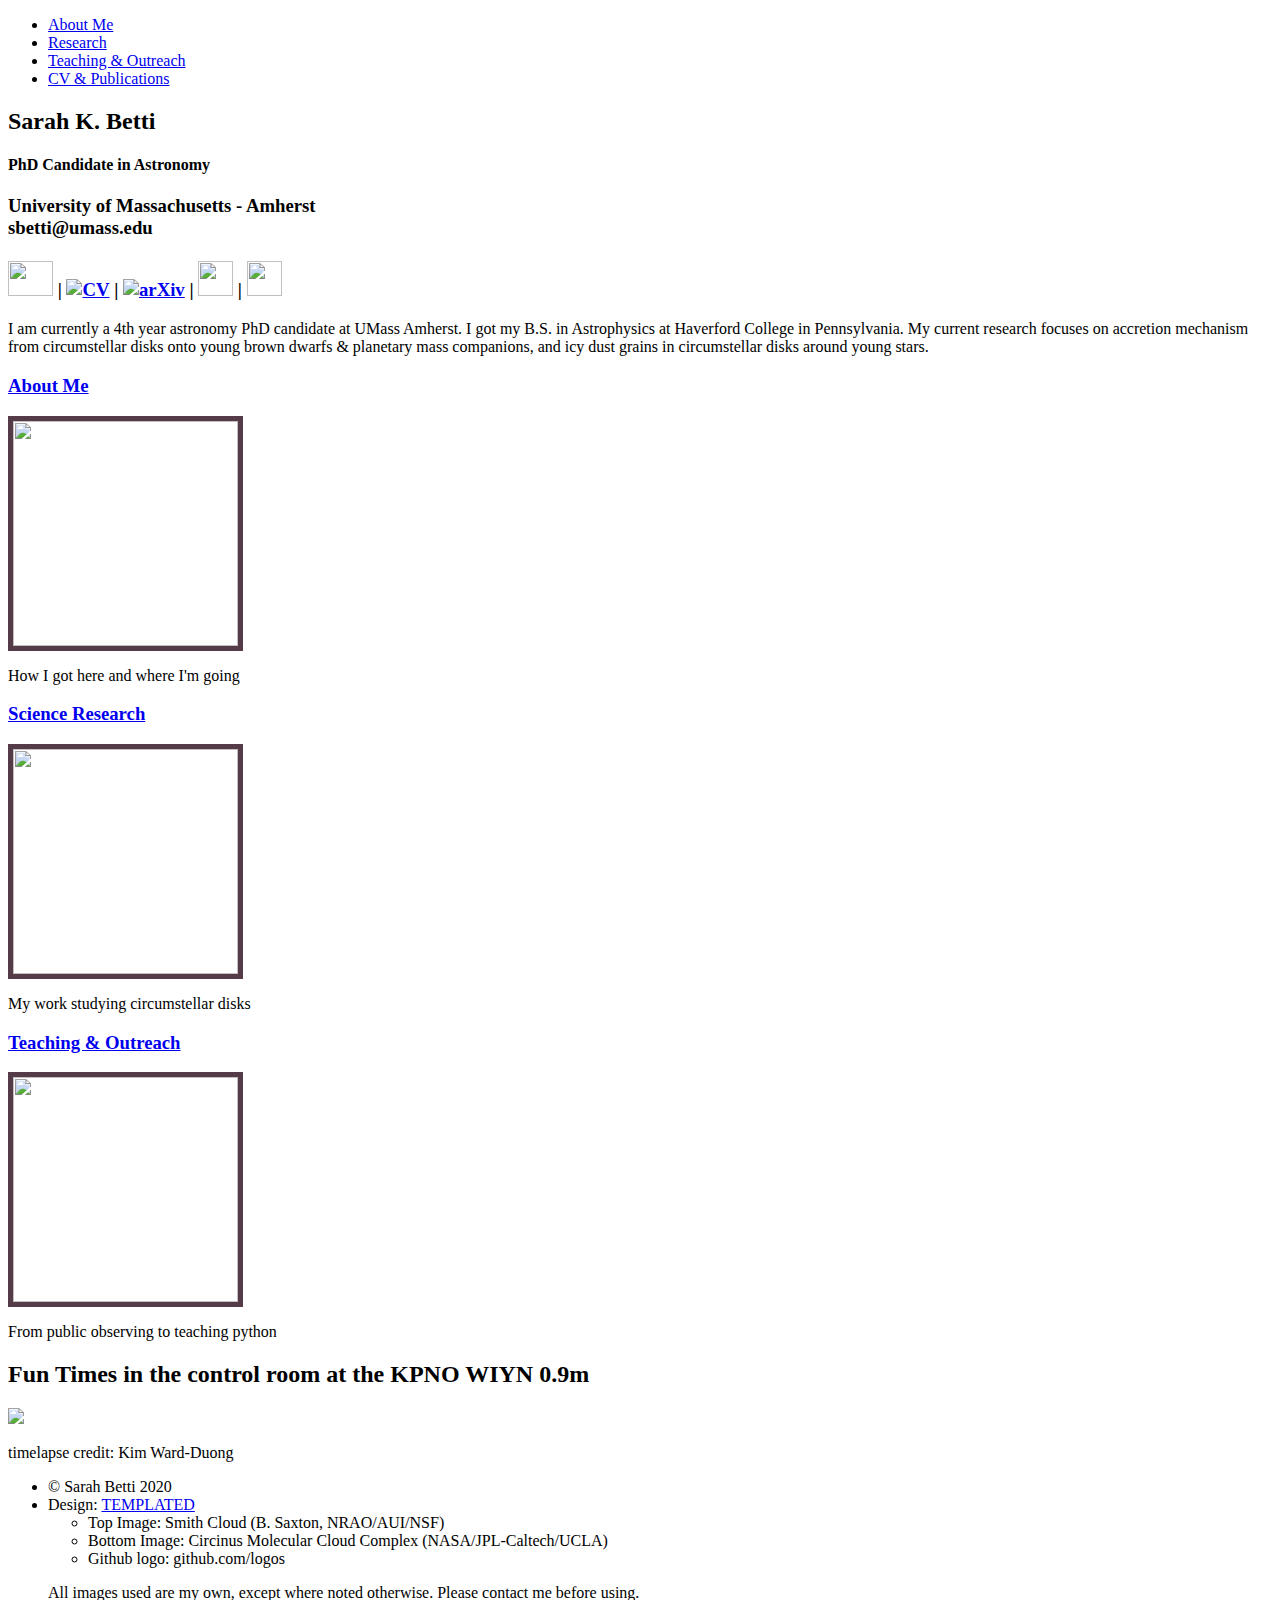
==== index.html @ df352bf4 "Add files via upload" ====
<!DOCTYPE html>
<!--
	Interphase by TEMPLATED
	templated.co @templatedco
	Released for free under the Creative Commons Attribution 3.0 license (templated.co/license)
-->
<html lang="en">
	<head>
		<meta charset="UTF-8">
		<title>Sarah BETTI</title>
        <link rel="shortcut icon" href="images/cactus.ico">
		<meta http-equiv="content-type" content="text/html; charset=utf-8" />
		<meta name="description" content="" />
		<meta name="keywords" content="" />
		<!--[if lte IE 8]><script src="css/ie/html5shiv.js"></script><![endif]-->
		<script src="js/jquery.min.js"></script>
		<script src="js/skel.min.js"></script>
		<script src="js/skel-layers.min.js"></script>
		<script src="js/init.js"></script>
		<noscript>
			<link rel="stylesheet" href="css/skel.css" />
			<link rel="stylesheet" href="css/style.css" />
			<link rel="stylesheet" href="css/style-xlarge.css" />
		</noscript>
		<!--[if lte IE 8]><link rel="stylesheet" href="css/ie/v8.css" /><![endif]-->
	</head>
	<body class="landing">

		<!-- Header -->
			<header id="header">
				<nav id="nav">
					<ul>
						<!-- <li><a href="index.html">Home</a></li> -->
						<li><a href="aboutme.html">About Me</a></li>
						<li><a href="research.html">Research</a></li>
                        <li><a href="teaching.html">Teaching & Outreach</a></li>
                        <li><a href="publications.html">CV & Publications</a></li>
					</ul>
				</nav>
			</header>

		<!-- Banner -->
			<section id="banner">
                <div class="inner">
						<header>
							<h2><b>Sarah K. Betti</b></h2>
						</header>
                
                <h4>
                    PhD Candidate in Astronomy
                </h4>
                <h3>
                    University of Massachusetts - Amherst        
                    <br>
                    sbetti@umass.edu <br/>
                    <br>
                    <a href="mailto:sbetti@umass.edu"><img src="images/email.png", style="width:45px;height:35px;"/></a> | 
                    <a href="CV.pdf"	download target="_blank"><img src="images/cv.png" alt="CV" , style="width:30px;height:35px;"/></a> |
                    <a href="https://arxiv.org/search/?query=Betti%2C+Sarah&searchtype=author&abstracts=show&order=-announced_date_first&size=50" target="_blank"><img src="images/X.png" alt="arXiv", style="width:30px;height:35px;" /></a> | 
                    
                    <a href="https://ui.adsabs.harvard.edu/search/filter_aff_facet_hier_fq_aff=OR&filter_aff_facet_hier_fq_aff=aff_facet_hier%3A%220%2FUMass%22&filter_aff_facet_hier_fq_aff=aff_facet_hier%3A%220%2FHaverford%20Coll%22&fq=%7B!type%3Daqp%20v%3D%24fq_aff%7D&fq_aff=(aff_facet_hier%3A%220%2FUMass%22%20OR%20aff_facet_hier%3A%220%2FHaverford%20Coll%22)&q=%20author%3A%22Betti%2C%20Sarah%20K%22&sort=date%20desc%2C%20bibcode%20desc" target="_blank"><img src="images/papers_logo.jpeg" style="width:35px;height:35px;"/></a> |
                
                    
                    <a href="https://github.com/sbetti22" target="_blank"><img src="images/GitHub-Mark-120px-plus.png", style="width:35px;height:35px;"/></a>
                    
                    
                    
				</h3>
                

                </div>
			</section>

		<!-- One -->
			<section id="one" class="wrapper style1 align-center">
				<div class="container">
					<header>
						<p>I am currently a 4th year astronomy PhD candidate at UMass Amherst.  I got my B.S. in Astrophysics at Haverford College in Pennsylvania.  My current research focuses on accretion mechanism from circumstellar disks onto young brown dwarfs &amp planetary mass companions, and icy dust grains in circumstellar disks around young stars.</p>
					</header>
					<div class="row 200%">
						<section class="4u 12u$(small)">
                            <h3><a href="aboutme.html">About Me</a></h3>
                            <a href="aboutme.html"><img style='border:5px solid #553B48; width:225px; height:225px;' src="images/atKPO.jpg"/></a>
							<p>How I got here and where I'm going </p>
						</section>
						<section class="4u 12u$(small)">
							<h3><a href="research.html">Science Research</a></h3>
                            <a href="research.html"><img style='border:5px solid #553B48; width:225px; height:225px;'src="images/circumstellar_disk.png", style="width:225px;height:225px;"/></a>
							<p>My work studying circumstellar disks</p>
						</section>
						<section class="4u$ 12u$(small)">
                            <h3><a href="outreach.html">Teaching & Outreach</a></h3>
                            <a href="teaching.html"><img style='border:5px solid #553B48; width:225px; height:225px;'src="images/Observatory001.jpeg", style="width:225px;height:225px;"/></a>
							<p>From public observing to teaching python</p>
						</section>
					</div>
				</div>
			</section>

        <!-- Two -->
			<section id="two" class="wrapper style2 align-center">
				<div class="container">
		
						<h2 style='color:black;'>Fun Times in the control room at the KPNO WIYN 0.9m</h2>

                    <img src="images/Observing_WIYN09.gif" >
                    <p>timelapse credit: Kim Ward-Duong
                </div>
			</section> 

		<!-- Footer -->
			<footer id="footer">
				<div class="container">

					<ul class="copyright">
						<li>&copy; Sarah Betti 2020</li>
						<li>Design: <a href="http://templated.co">TEMPLATED</a></li>
                            <ul>
                                <li>Top Image: Smith Cloud (B. Saxton, NRAO/AUI/NSF)</li>
                                <li>Bottom Image: Circinus Molecular Cloud Complex (NASA/JPL-Caltech/UCLA)</li>
                                <li>Github logo: github.com/logos</li>
                            </ul>
                    <p>All images used are my own, except where noted otherwise. Please contact me before using.</p>
					</ul>

				</div>
			</footer> 

	</body>
</html>
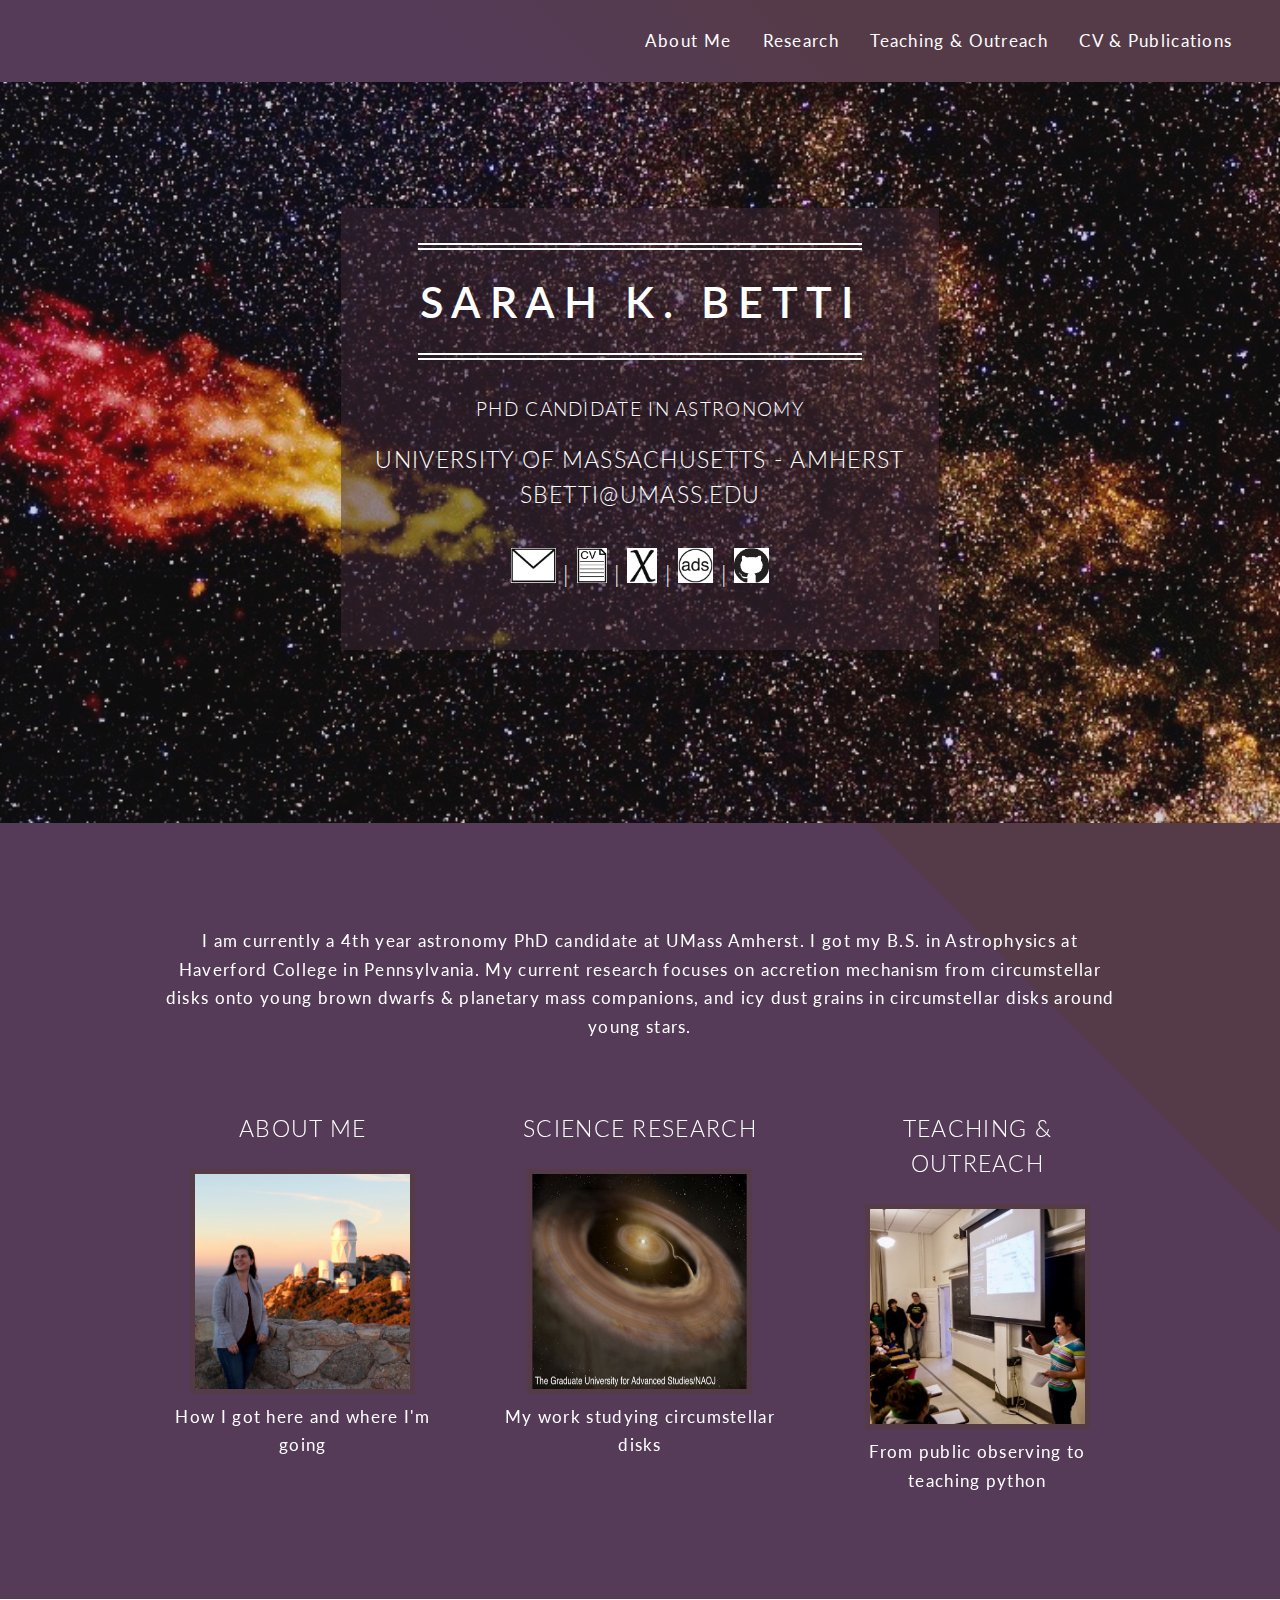
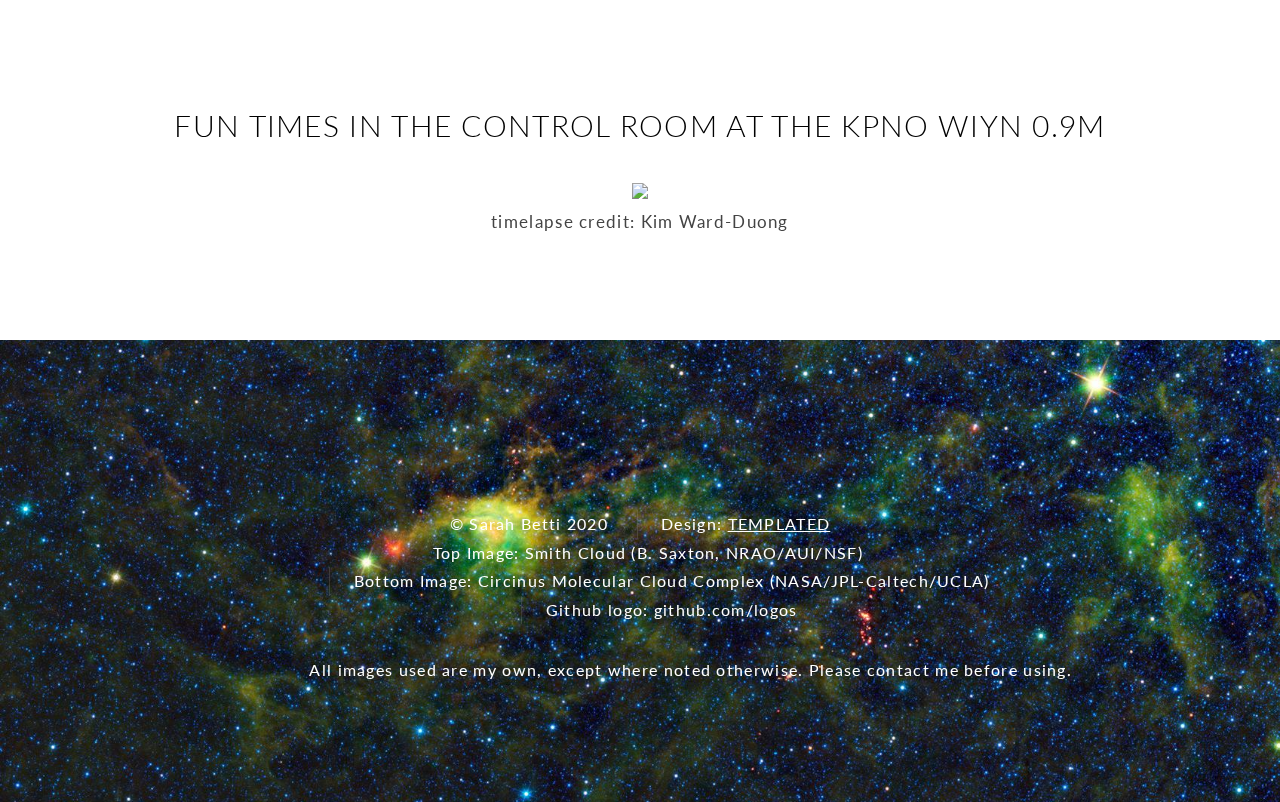
==== commit b1d3bacc: "Update index.html" ====
--- a/index.html
+++ b/index.html
@@ -103,7 +103,7 @@
 		
 						<h2 style='color:black;'>Fun Times in the control room at the KPNO WIYN 0.9m</h2>
 
-                    <img src="images/Observing_WIYN09.gif" >
+                    <img src="images/Observing_WIYN09_sm.gif" >
                     <p>timelapse credit: Kim Ward-Duong
                 </div>
 			</section> 
@@ -127,4 +127,4 @@
 			</footer> 
 
 	</body>
-</html>+</html>
--- a/css/skel.css
+++ b/css/skel.css
@@ -0,0 +1,254 @@
+/* Resets (http://meyerweb.com/eric/tools/css/reset/ | v2.0 | 20110126 | License: none (public domain)) */
+
+	html,body,div,span,applet,object,iframe,h1,h2,h3,h4,h5,h6,p,blockquote,pre,a,abbr,acronym,address,big,cite,code,del,dfn,em,img,ins,kbd,q,s,samp,small,strike,strong,sub,sup,tt,var,b,u,i,center,dl,dt,dd,ol,ul,li,fieldset,form,label,legend,table,caption,tbody,tfoot,thead,tr,th,td,article,aside,canvas,details,embed,figure,figcaption,footer,header,hgroup,menu,nav,output,ruby,section,summary,time,mark,audio,video{margin:0;padding:0;border:0;font-size:100%;font:inherit;vertical-align:baseline;}article,aside,details,figcaption,figure,footer,header,hgroup,menu,nav,section{display:block;}body{line-height:1;}ol,ul{list-style:none;}blockquote,q{quotes:none;}blockquote:before,blockquote:after,q:before,q:after{content:'';content:none;}table{border-collapse:collapse;border-spacing:0;}body{-webkit-text-size-adjust:none}
+
+/* Box Model */
+
+	*, *:before, *:after {
+		-moz-box-sizing: border-box;
+		-webkit-box-sizing: border-box;
+		box-sizing: border-box;
+	}
+
+/* Container */
+
+	body {
+		/* min-width: (containers) */
+		min-width: 1200px;
+	}
+
+	.container {
+		margin-left: auto;
+		margin-right: auto;
+
+		/* width: (containers) */
+		width: 1200px;
+	}
+
+	/* Modifiers */
+
+		/* 125% */
+			.container.\31 25\25 {
+				width: 100%;
+
+				/* max-width: (containers * 1.25) */
+				max-width: 1500px;
+
+				/* min-width: (containers) */
+				min-width: 1200px;
+			}
+
+		/* 75% */
+			.container.\37 5\25 {
+
+				/* width: (containers * 0.75) */
+				width: 900px;
+
+			}
+
+		/* 50% */
+			.container.\35 0\25 {
+
+				/* width: (containers * 0.50) */
+				width: 600px;
+
+			}
+
+		/* 25% */
+			.container.\32 5\25 {
+
+				/* width: (containers * 0.25) */
+				width: 300px;
+
+			}
+
+/* Grid */
+
+	.row {
+		border-bottom: solid 1px transparent;
+	}
+
+	.row > * {
+		float: left;
+	}
+
+	.row:after, .row:before {
+		content: '';
+		display: block;
+		clear: both;
+		height: 0;
+	}
+
+	.row.uniform > * > :first-child {
+		margin-top: 0;
+	}
+
+	.row.uniform > * > :last-child {
+		margin-bottom: 0;
+	}
+
+	/* Gutters */
+
+		/* Normal */
+
+			.row > * {
+				/* padding: (gutters.horizontal) 0 0 (gutters.vertical) */
+				padding: 0 0 0 2em;
+			}
+
+			.row {
+				/* margin: -(gutters.horizontal) 0 0 -(gutters.vertical) */
+				margin: 0 0 0 -2em;
+			}
+
+			.row.uniform > * {
+				/* padding: (gutters.vertical) 0 0 (gutters.vertical) */
+				padding: 2em 0 0 2em;
+			}
+
+			.row.uniform {
+				/* margin: -(gutters.vertical) 0 0 -(gutters.vertical) */
+				margin: -2em 0 0 -2em;
+			}
+
+		/* 200% */
+
+			.row.\32 00\25 > * {
+				/* padding: (gutters.horizontal) 0 0 (gutters.vertical) */
+				padding: 0 0 0 4em;
+			}
+
+			.row.\32 00\25 {
+				/* margin: -(gutters.horizontal) 0 0 -(gutters.vertical) */
+				margin: 0 0 0 -4em;
+			}
+
+			.row.uniform.\32 00\25 > * {
+				/* padding: (gutters.vertical) 0 0 (gutters.vertical) */
+				padding: 4em 0 0 4em;
+			}
+
+			.row.uniform.\32 00\25 {
+				/* margin: -(gutters.vertical) 0 0 -(gutters.vertical) */
+				margin: -4em 0 0 -4em;
+			}
+
+		/* 150% */
+
+			.row.\31 50\25 > * {
+				/* padding: (gutters.horizontal) 0 0 (gutters.vertical) */
+				padding: 0 0 0 1.5em;
+			}
+
+			.row.\31 50\25 {
+				/* margin: -(gutters.horizontal) 0 0 -(gutters.vertical) */
+				margin: 0 0 0 -1.5em;
+			}
+
+			.row.uniform.\31 50\25 > * {
+				/* padding: (gutters.vertical) 0 0 (gutters.vertical) */
+				padding: 1.5em 0 0 1.5em;
+			}
+
+			.row.uniform.\31 50\25 {
+				/* margin: -(gutters.vertical) 0 0 -(gutters.vertical) */
+				margin: -1.5em 0 0 -1.5em;
+			}
+
+		/* 50% */
+
+			.row.\35 0\25 > * {
+				/* padding: (gutters.horizontal) 0 0 (gutters.vertical) */
+				padding: 0 0 0 1em;
+			}
+
+			.row.\35 0\25 {
+				/* margin: -(gutters.horizontal) 0 0 -(gutters.vertical) */
+				margin: 0 0 0 -1em;
+			}
+
+			.row.uniform.\35 0\25 > * {
+				/* padding: (gutters.vertical) 0 0 (gutters.vertical) */
+				padding: 1em 0 0 1em;
+			}
+
+			.row.uniform.\35 0\25 {
+				/* margin: -(gutters.vertical) 0 0 -(gutters.vertical) */
+				margin: -1em 0 0 -1em;
+			}
+
+		/* 25% */
+
+			.row.\32 5\25 > * {
+				/* padding: (gutters.horizontal) 0 0 (gutters.vertical) */
+				padding: 0 0 0 0.5em;
+			}
+
+			.row.\32 5\25 {
+				/* margin: -(gutters.horizontal) 0 0 -(gutters.vertical) */
+				margin: 0 0 0 -0.5em;
+			}
+
+			.row.uniform.\32 5\25 > * {
+				/* padding: (gutters.vertical) 0 0 (gutters.vertical) */
+				padding: 0.5em 0 0 0.5em;
+			}
+
+			.row.uniform.\32 5\25 {
+				/* margin: -(gutters.vertical) 0 0 -(gutters.vertical) */
+				margin: -0.5em 0 0 -0.5em;
+			}
+
+		/* 0% */
+
+			.row.\30 \25 > * {
+				/* padding: (gutters.horizontal) 0 0 (gutters.vertical) */
+				padding: 0;
+			}
+
+			.row.\30 \25 {
+				/* margin: -(gutters.horizontal) 0 0 -(gutters.vertical) */
+				margin: 0;
+			}
+
+	/* Cells */
+
+		.\31 2u, .\31 2u\24, .\31 2u\28 1\29, .\31 2u\24\28 1\29 { width: 100%; clear: none; }
+		.\31 1u, .\31 1u\24, .\31 1u\28 1\29, .\31 1u\24\28 1\29 { width: 91.6666666667%; clear: none; }
+		.\31 0u, .\31 0u\24, .\31 0u\28 1\29, .\31 0u\24\28 1\29 { width: 83.3333333333%; clear: none; }
+		.\39 u, .\39 u\24, .\39 u\28 1\29, .\39 u\24\28 1\29 { width: 75%; clear: none; }
+		.\38 u, .\38 u\24, .\38 u\28 1\29, .\38 u\24\28 1\29 { width: 66.6666666667%; clear: none; }
+		.\37 u, .\37 u\24, .\37 u\28 1\29, .\37 u\24\28 1\29 { width: 58.3333333333%; clear: none; }
+		.\36 u, .\36 u\24, .\36 u\28 1\29, .\36 u\24\28 1\29 { width: 50%; clear: none; }
+		.\35 u, .\35 u\24, .\35 u\28 1\29, .\35 u\24\28 1\29 { width: 41.6666666667%; clear: none; }
+		.\34 u, .\34 u\24, .\34 u\28 1\29, .\34 u\24\28 1\29 { width: 33.3333333333%; clear: none; }
+		.\33 u, .\33 u\24, .\33 u\28 1\29, .\33 u\24\28 1\29 { width: 25%; clear: none; }
+		.\32 u, .\32 u\24, .\32 u\28 1\29, .\32 u\24\28 1\29 { width: 16.6666666667%; clear: none; }
+		.\31 u, .\31 u\24, .\31 u\28 1\29, .\31 u\24\28 1\29 { width: 8.3333333333%; clear: none; }
+
+		.\31 2u\24 + *, .\31 2u\24\28 1\29 + *,
+		.\31 1u\24 + *, .\31 1u\24\28 1\29 + *,
+		.\31 0u\24 + *, .\31 0u\24\28 1\29 + *,
+		.\39 u\24 + *, .\39 u\24\28 1\29 + *,
+		.\38 u\24 + *, .\38 u\24\28 1\29 + *,
+		.\37 u\24 + *, .\37 u\24\28 1\29 + *,
+		.\36 u\24 + *, .\36 u\24\28 1\29 + *,
+		.\35 u\24 + *, .\35 u\24\28 1\29 + *,
+		.\34 u\24 + *, .\34 u\24\28 1\29 + *,
+		.\33 u\24 + *, .\33 u\24\28 1\29 + *,
+		.\32 u\24 + *, .\32 u\24\28 1\29 + *,
+		.\31 u\24  + *,  .\31 u\24\28 1\29 + * {
+			clear: left;
+		}
+
+		.\-11u { margin-left: 91.6666666667% }
+		.\-10u { margin-left: 83.3333333333% }
+		.\-9u { margin-left: 75% }
+		.\-8u { margin-left: 66.6666666667% }
+		.\-7u { margin-left: 58.3333333333% }
+		.\-6u { margin-left: 50% }
+		.\-5u { margin-left: 41.6666666667% }
+		.\-4u { margin-left: 33.3333333333% }
+		.\-3u { margin-left: 25% }
+		.\-2u { margin-left: 16.6666666667% }
+		.\-1u { margin-left: 8.3333333333% }--- a/css/style.css
+++ b/css/style.css
@@ -0,0 +1,1177 @@
+@charset "UTF-8";
+@import url(font-awesome.min.css);
+@import url("http://fonts.googleapis.com/css?family=Lato:300,400");
+
+/*
+	Interphase by TEMPLATED
+	templated.co @templatedco
+	Released for free under the Creative Commons Attribution 3.0 license (templated.co/license)
+*/
+
+/* Basic */
+
+	body {
+		background: #fff;
+	}
+
+	body, input, select, textarea {
+		color: #444;
+		font-family: 'Lato', sans-serif; 
+		font-size: 15pt;
+		font-weight: 400;
+		letter-spacing: 0.075em;
+		line-height: 1.65em;
+	}
+
+	a {
+		color: #4dac71;
+		text-decoration: underline;
+	}
+
+		a:hover {
+			text-decoration: none;
+		}
+
+	strong, b {
+		color: #FDFEFE;
+		font-weight: 600;
+	}
+
+    strong, b_b {
+        color: #b366ff;
+		font-weight: 1000;
+	}
+
+	em, i {
+		font-style: italic;
+	}
+
+	p {
+		margin: 0 0 2em 0;
+	}
+
+	h1, h2, h3, h4, h5, h6 {
+        color: inherit;
+		font-weight: 300;
+		line-height: 1.75em;
+		margin-bottom: 1em;
+		text-transform: uppercase;  
+	}
+
+		h1 a, h2 a, h3 a, h4 a, h5 a, h6 a {
+			color: inherit;
+			text-decoration: none;
+			border: 0;
+		}
+
+	h2 {
+		font-size: 1.75em;
+		line-height: 1.5em;
+	}
+
+	h3 {
+		font-size: 1.35em;
+		line-height: 1.5em;
+	}
+
+	h4 {
+		font-size: 1.1em;
+		line-height: 1.5em;
+	}
+
+	h5 {
+		font-size: 0.9em;
+		line-height: 1.5em;
+	}
+
+	h6 {
+		font-size: 0.7em;
+		line-height: 1.5em;
+	}
+
+	sub {
+		font-size: 0.8em;
+		position: relative;
+		top: 0.5em;
+	}
+
+	sup {
+		font-size: 0.8em;
+		position: relative;
+		top: -0.5em;
+	}
+
+	hr {
+		border: 0;
+		border-bottom: medium 1px rgba(144, 144, 144, 0.25);
+		margin: 2em 0;
+	}
+
+		hr.major {
+			margin: 3em 0;
+		}
+
+	blockquote {
+		border-left: solid 4px rgba(144, 144, 144, 0.25);
+		font-style: italic;
+		margin: 0 0 2em 0;
+		padding: 0.5em 0 0.5em 2em;
+	}
+
+	code {
+		background: rgba(144, 144, 144, 0.075);
+		border-radius: 4px;
+		border: solid 1px rgba(144, 144, 144, 0.25);
+		font-family: "Courier New", monospace;
+		font-size: 0.9em;
+		margin: 0 0.25em;
+		padding: 0.25em 0.65em;
+	}
+
+	pre {
+		-webkit-overflow-scrolling: touch;
+		font-family: "Courier New", monospace;
+		font-size: 0.9em;
+		margin: 0 0 2em 0;
+	}
+
+		pre code {
+			display: block;
+			line-height: 1.75em;
+			padding: 1em 1.5em;
+			overflow-x: auto;
+		}
+
+	.align-left {
+		text-align: left;
+	}
+
+	.align-center {
+		text-align: center;
+	}
+
+	.align-right {
+		text-align: right;
+	}
+
+
+
+/* Section/Article */
+
+	section.special, article.special {
+		text-align: center;
+	}
+
+	header p {
+		position: relative;
+		margin: 0 0 1.5em 0;
+	}
+
+	header h2 + p {
+		font-size: 1.25em;
+		margin-top: -1em;
+		line-height: 1.5em;
+	}
+
+	header h3 + p {
+		font-size: 1.1em;
+		margin-top: -0.8em;
+		line-height: 1.5em;
+	}
+
+	header h4 + p,
+	header h5 + p,
+	header h6 + p {
+		font-size: 0.9em;
+		margin-top: -0.6em;
+		line-height: 1.5em;
+	}
+
+	header.major {
+		text-align: center;
+		margin-bottom: 3em;
+	}
+
+		header.major h2 {
+			font-size: 3em;
+		}
+
+		header.major p {
+			border-top: medium double rgba(144, 144, 144, 0.25);
+			display: inline-block;
+			padding: 2em 2em 0 2em;
+		}
+		
+        header.major psb {
+			display: block;
+			padding: -25em 2em 0 2em;
+		}
+
+/* Form */
+
+	form {
+		margin: 0 0 2em 0;
+	}
+
+	label {
+		color: #666;
+		display: block;
+		font-size: 0.9em;
+		font-weight: 400;
+		margin: 0 0 1em 0;
+	}
+
+	input[type="text"],
+	input[type="password"],
+	input[type="email"],
+	select,
+	textarea {
+		-moz-appearance: none;
+		-webkit-appearance: none;
+		-o-appearance: none;
+		-ms-appearance: none;
+		appearance: none;
+		background: rgba(144, 144, 144, 0.075);
+		border-radius: 4px;
+		border: none;
+		border: solid 1px rgba(144, 144, 144, 0.25);
+		color: inherit;
+		display: block;
+		outline: 0;
+		padding: 0 1em;
+		text-decoration: none;
+		width: 100%;
+	}
+
+		input[type="text"]:invalid,
+		input[type="password"]:invalid,
+		input[type="email"]:invalid,
+		select:invalid,
+		textarea:invalid {
+			box-shadow: none;
+		}
+
+		input[type="text"]:focus,
+		input[type="password"]:focus,
+		input[type="email"]:focus,
+		select:focus,
+		textarea:focus {
+			border-color: #4dac71;
+			box-shadow: 0 0 0 1px #4dac71;
+		}
+
+	.select-wrapper {
+		text-decoration: none;
+		display: block;
+		position: relative;
+	}
+
+		.select-wrapper:before {
+			content: "";
+			-moz-osx-font-smoothing: grayscale;
+			-webkit-font-smoothing: antialiased;
+			font-family: FontAwesome;
+			font-style: normal;
+			font-weight: normal;
+			text-transform: none !important;
+		}
+
+		.select-wrapper:before {
+			color: rgba(144, 144, 144, 0.25);
+			display: block;
+			height: 2.75em;
+			line-height: 2.75em;
+			pointer-events: none;
+			position: absolute;
+			right: 0;
+			text-align: center;
+			top: 0;
+			width: 2.75em;
+		}
+
+		.select-wrapper select::-ms-expand {
+			display: none;
+		}
+
+	input[type="text"],
+	input[type="password"],
+	input[type="email"],
+	select {
+		height: 2.75em;
+	}
+
+	textarea {
+		padding: 0.75em 1em;
+	}
+
+	input[type="checkbox"],
+	input[type="radio"] {
+		-moz-appearance: none;
+		-webkit-appearance: none;
+		-o-appearance: none;
+		-ms-appearance: none;
+		appearance: none;
+		display: block;
+		float: left;
+		margin-right: -2em;
+		opacity: 0;
+		width: 1em;
+		z-index: -1;
+	}
+
+		input[type="checkbox"] + label,
+		input[type="radio"] + label {
+			text-decoration: none;
+			color: #444;
+			cursor: pointer;
+			display: inline-block;
+			font-size: 1em;
+			font-weight: 300;
+			padding-left: 2.4em;
+			padding-right: 0.75em;
+			position: relative;
+		}
+
+			input[type="checkbox"] + label:before,
+			input[type="radio"] + label:before {
+				-moz-osx-font-smoothing: grayscale;
+				-webkit-font-smoothing: antialiased;
+				font-family: FontAwesome;
+				font-style: normal;
+				font-weight: normal;
+				text-transform: none !important;
+			}
+
+			input[type="checkbox"] + label:before,
+			input[type="radio"] + label:before {
+				background: rgba(144, 144, 144, 0.075);
+				border-radius: 4px;
+				border: solid 1px rgba(144, 144, 144, 0.25);
+				content: '';
+				display: inline-block;
+				height: 1.65em;
+				left: 0;
+				line-height: 1.58125em;
+				position: absolute;
+				text-align: center;
+				top: 0;
+				width: 1.65em;
+			}
+
+		input[type="checkbox"]:checked + label:before,
+		input[type="radio"]:checked + label:before {
+			background: #3ba666;
+			border-color: #3ba666;
+			color: #ffffff;
+			content: '\f00c';
+		}
+
+		input[type="checkbox"]:focus + label:before,
+		input[type="radio"]:focus + label:before {
+			border-color: #4dac71;
+			box-shadow: 0 0 0 1px #4dac71;
+		}
+
+	input[type="checkbox"] + label:before {
+		border-radius: 4px;
+	}
+
+	input[type="radio"] + label:before {
+		border-radius: 100%;
+	}
+
+	::-webkit-input-placeholder {
+		color: #888 !important;
+		opacity: 1.0;
+	}
+
+	:-moz-placeholder {
+		color: #888 !important;
+		opacity: 1.0;
+	}
+
+	::-moz-placeholder {
+		color: #888 !important;
+		opacity: 1.0;
+	}
+
+	:-ms-input-placeholder {
+		color: #888 !important;
+		opacity: 1.0;
+	}
+
+	.formerize-placeholder {
+		color: #888 !important;
+		opacity: 1.0;
+	}
+
+/* Box */
+
+	.box {
+		border-radius: 4px;
+		border: solid 1px rgba(144, 144, 144, 0.25);
+		margin-bottom: 2em;
+		padding: 1.5em;
+	}
+
+		.box > :last-child,
+		.box > :last-child > :last-child,
+		.box > :last-child > :last-child > :last-child {
+			margin-bottom: 0;
+		}
+
+		.box.alt {
+			border: 0;
+			border-radius: 0;
+			padding: 0;
+		}
+
+/* Icon */
+
+	.icon {
+		text-decoration: none;
+		border-bottom: none;
+		position: relative;
+	}
+
+		.icon:before {
+			-moz-osx-font-smoothing: grayscale;
+			-webkit-font-smoothing: antialiased;
+			font-family: FontAwesome;
+			font-style: normal;
+			font-weight: normal;
+			text-transform: none !important;
+		}
+
+		.icon > .label {
+			display: none;
+		}
+
+		.icon.rounded {
+			border-radius: 100%;
+			border: 1px solid #4dac71;
+			display: inline-block;
+			height: 2em;
+			line-height: 2em;
+			text-align: center;
+			width: 2em;
+		}
+
+			.icon.rounded.big {
+				font-size: 3.5em;
+			}
+
+/* Image */
+
+	.image {
+		border-radius: 4px;
+		border: 0;
+		display: inline-block;
+		position: relative;
+	}
+
+		.image img {
+			border-radius: 4px;
+			display: block;
+		}
+
+		.image.left {
+			float: left;
+			padding: 0 1.5em 1em 0;
+			top: 0.25em;
+		}
+
+		.image.right {
+			float: right;
+			padding: 0 0 1em 1.5em;
+			top: 0.25em;
+		}
+
+		.image.left, .image.right {
+			max-width: 40%;
+		}
+
+			.image.left img, .image.right img {
+				width: 100%;
+			}
+
+		.image.fit {
+			display: block;
+			margin: 0 0 2em 0;
+			width: 100%;
+		}
+
+			.image.fit img {
+				width: 100%;
+			}
+
+/* List */
+
+	ol {
+		list-style: decimal;
+		margin: 0 0 2em 0;
+		padding-left: 1.25em;
+	}
+
+		ol li {
+			padding-left: 0.25em;
+		}
+
+	ul {
+		list-style: disc;
+		margin: 0 0 2em 0;
+		padding-left: 1em;
+	}
+
+		ul li {
+			padding-left: 0.5em;
+		}
+
+		ul.alt {
+			list-style: none;
+			padding-left: 0;
+		}
+
+			ul.alt li {
+				border-top: solid 1px rgba(144, 144, 144, 0.25);
+				padding: 0.8em 0;
+			}
+
+				ul.alt li:first-child {
+					border-top: 0;
+					padding-top: 0;
+				}
+
+		ul.icons {
+			cursor: default;
+			list-style: none;
+			padding-left: 0;
+		}
+
+			ul.icons li {
+				display: inline-block;
+				padding: 0 1em 0 0;
+			}
+
+				ul.icons li:last-child {
+					padding-right: 0;
+				}
+
+		ul.actions {
+			cursor: default;
+			list-style: none;
+			padding-left: 0;
+		}
+
+			ul.actions li {
+				display: inline-block;
+				padding: 0 1em 0 0;
+				vertical-align: middle;
+			}
+
+				ul.actions li:last-child {
+					padding-right: 0;
+				}
+
+			ul.actions.small li {
+				padding: 0 0.5em 0 0;
+			}
+
+			ul.actions.vertical li {
+				display: block;
+				padding: 1em 0 0 0;
+			}
+
+				ul.actions.vertical li:first-child {
+					padding-top: 0;
+				}
+
+				ul.actions.vertical li > * {
+					margin-bottom: 0;
+				}
+
+			ul.actions.vertical.small li {
+				padding: 0.5em 0 0 0;
+			}
+
+				ul.actions.vertical.small li:first-child {
+					padding-top: 0;
+				}
+
+			ul.actions.fit {
+				display: table;
+				margin-left: -1em;
+				padding: 0;
+				table-layout: fixed;
+				width: calc(100% + 1em);
+			}
+
+				ul.actions.fit li {
+					display: table-cell;
+					padding: 0 0 0 1em;
+				}
+
+					ul.actions.fit li > * {
+						margin-bottom: 0;
+					}
+
+				ul.actions.fit.small {
+					margin-left: -0.5em;
+					width: calc(100% + 0.5em);
+				}
+
+					ul.actions.fit.small li {
+						padding: 0 0 0 0.5em;
+					}
+
+		ul.tabular {
+			list-style: outside none none;
+			padding: 0px;
+		}
+
+			ul.tabular li {
+				border-top: solid 1px rgba(144, 144, 144, 0.25);
+				line-height: 1.75em;
+				margin: 1.5em 0px 0px;
+				padding-left: 7em;
+				padding-top: 12px;
+				position: relative;
+			}
+
+				ul.tabular li:first-child {
+					border-top: 0;
+					margin-top: 0;
+				}
+
+				ul.tabular li h3 {
+					left: 0px;
+					position: absolute;
+					text-align: center;
+					top: 12px;
+					vertical-align: top;
+					width: 1em;
+				}
+
+	dl {
+		margin: 0 0 2em 0;
+	}
+
+/* Table */
+
+	.table-wrapper {
+		-webkit-overflow-scrolling: touch;
+		overflow-x: auto;
+	}
+
+	table {
+		margin: 0 0 2em 0;
+		width: 100%;
+	}
+
+		table tbody tr {
+			border: solid 1px rgba(144, 144, 144, 0.25);
+			border-left: 0;
+			border-right: 0;
+		}
+
+			table tbody tr:nth-child(2n + 1) {
+				background-color: rgba(144, 144, 144, 0.075);
+			}
+
+		table td {
+			padding: 0.75em 0.75em;
+		}
+
+		table th {
+			color: #666;
+			font-size: 0.9em;
+			font-weight: 400;
+			padding: 0 0.75em 0.75em 0.75em;
+			text-align: left;
+		}
+
+		table thead {
+			border-bottom: solid 2px rgba(144, 144, 144, 0.25);
+		}
+
+		table tfoot {
+			border-top: solid 2px rgba(144, 144, 144, 0.25);
+		}
+
+		table.alt {
+			border-collapse: separate;
+		}
+
+			table.alt tbody tr td {
+				border: solid 1px rgba(144, 144, 144, 0.25);
+				border-left-width: 0;
+				border-top-width: 0;
+			}
+
+				table.alt tbody tr td:first-child {
+					border-left-width: 1px;
+				}
+
+			table.alt tbody tr:first-child td {
+				border-top-width: 1px;
+			}
+
+			table.alt thead {
+				border-bottom: 0;
+			}
+
+			table.alt tfoot {
+				border-top: 0;
+			}
+
+/* Button */
+
+	input[type="submit"],
+	input[type="reset"],
+	input[type="button"],
+	.button {
+		-moz-appearance: none;
+		-webkit-appearance: none;
+		-o-appearance: none;
+		-ms-appearance: none;
+		appearance: none;
+		-moz-transition: background-color 0.2s ease-in-out, color 0.2s ease-in-out;
+		-webkit-transition: background-color 0.2s ease-in-out, color 0.2s ease-in-out;
+		-o-transition: background-color 0.2s ease-in-out, color 0.2s ease-in-out;
+		-ms-transition: background-color 0.2s ease-in-out, color 0.2s ease-in-out;
+		transition: background-color 0.2s ease-in-out, color 0.2s ease-in-out;
+		background-color: #3ba666;
+		border-radius: 4px;
+		border: 0;
+		color: #ffffff !important;
+		cursor: pointer;
+		display: inline-block;
+		font-weight: 400;
+		height: 2.85em;
+		line-height: 2.8em;
+		padding: 0 2em;
+		text-align: center;
+		text-decoration: none;
+		white-space: nowrap;
+	}
+
+		input[type="submit"]:hover,
+		input[type="reset"]:hover,
+		input[type="button"]:hover,
+		.button:hover {
+			background-color: #42b972;
+		}
+
+		input[type="submit"]:active,
+		input[type="reset"]:active,
+		input[type="button"]:active,
+		.button:active {
+			background-color: #34935a;
+		}
+
+		input[type="submit"].icon,
+		input[type="reset"].icon,
+		input[type="button"].icon,
+		.button.icon {
+			padding-left: 1.35em;
+		}
+
+			input[type="submit"].icon:before,
+			input[type="reset"].icon:before,
+			input[type="button"].icon:before,
+			.button.icon:before {
+				margin-right: 0.5em;
+			}
+
+		input[type="submit"].fit,
+		input[type="reset"].fit,
+		input[type="button"].fit,
+		.button.fit {
+			display: block;
+			margin: 0 0 1em 0;
+			width: 100%;
+		}
+
+		input[type="submit"].small,
+		input[type="reset"].small,
+		input[type="button"].small,
+		.button.small {
+			font-size: 0.8em;
+		}
+
+		input[type="submit"].big,
+		input[type="reset"].big,
+		input[type="button"].big,
+		.button.big {
+			font-size: 1.35em;
+		}
+
+		input[type="submit"].alt,
+		input[type="reset"].alt,
+		input[type="button"].alt,
+		.button.alt {
+			background-color: transparent;
+			box-shadow: inset 0 0 0 2px rgba(144, 144, 144, 0.25);
+			color: #666 !important;
+		}
+
+			input[type="submit"].alt:hover,
+			input[type="reset"].alt:hover,
+			input[type="button"].alt:hover,
+			.button.alt:hover {
+				background-color: rgba(144, 144, 144, 0.075);
+			}
+
+			input[type="submit"].alt:active,
+			input[type="reset"].alt:active,
+			input[type="button"].alt:active,
+			.button.alt:active {
+				background-color: rgba(144, 144, 144, 0.2);
+			}
+
+			input[type="submit"].alt.icon:before,
+			input[type="reset"].alt.icon:before,
+			input[type="button"].alt.icon:before,
+			.button.alt.icon:before {
+				color: #888;
+			}
+
+		input[type="submit"].special,
+		input[type="reset"].special,
+		input[type="button"].special,
+		.button.special {
+			background-color: #4dac71;
+			color: #ffffff !important;
+		}
+
+			input[type="submit"].special:hover,
+			input[type="reset"].special:hover,
+			input[type="button"].special:hover,
+			.button.special:hover {
+				background-color: #5cb67e;
+			}
+
+			input[type="submit"].special:active,
+			input[type="reset"].special:active,
+			input[type="button"].special:active,
+			.button.special:active {
+				background-color: #459a65;
+			}
+
+		input[type="submit"].disabled, input[type="submit"]:disabled,
+		input[type="reset"].disabled,
+		input[type="reset"]:disabled,
+		input[type="button"].disabled,
+		input[type="button"]:disabled,
+		.button.disabled,
+		.button:disabled {
+			background-color: #444 !important;
+			box-shadow: inset 0 -0.15em 0 0 rgba(0, 0, 0, 0.15);
+			color: #fff !important;
+			cursor: default;
+			opacity: 0.25;
+		}
+
+/* Header */
+
+	body.landing #header {
+		background-color: transparent;
+		left: 0;
+		position: absolute;
+		top: 0;
+	}
+
+	#header {
+        background-color: #553B58;
+			-moz-background-image: linear-gradient(45deg, #553B58 35%, #553B48 65%);
+			-webkit-background-image: linear-gradient(45deg, #553B58 35%, #553B48 65%);
+			-o-background-image: linear-gradient(45deg, #553B58 35%, #553B48 65%);
+			-ms-background-image: linear-gradient(45deg, #553B58 35%, #553B48 65%);
+			background-image: linear-gradient(45deg, #553B58 35%, #553B48 65%);
+			color: #ffffff;
+		cursor: default;
+		height: 4.75em;
+		line-height: 4.75em;
+		width: 100%;
+		z-index: 10000;
+	}
+
+		#header h1 {
+			color: #ffffff;
+			height: inherit;
+			left: 2.5em;
+			line-height: inherit;
+			margin: 0;
+			padding: 0;
+			position: absolute;
+			top: 0;
+		}
+
+			#header h1 a {
+				font-size: 1.25em;
+			}
+
+		#header nav {
+			height: inherit;
+			line-height: inherit;
+			position: absolute;
+			right: 2.75em;
+			top: 0;
+			vertical-align: middle;
+		}
+
+			#header nav > ul {
+				list-style: none;
+				margin: 0;
+				padding-left: 0;
+			}
+
+				#header nav > ul > li {
+					border-radius: 4px;
+					display: inline-block;
+					margin-left: 1.5em;
+					padding-left: 0;
+				}
+
+					#header nav > ul > li a {
+						-moz-transition: color 0.2s ease-in-out;
+						-webkit-transition: color 0.2s ease-in-out;
+						-o-transition: color 0.2s ease-in-out;
+						-ms-transition: color 0.2s ease-in-out;
+						transition: color 0.2s ease-in-out;
+						color: #FDFEFE;
+						display: inline-block;
+						text-decoration: none;
+					}
+
+						#header nav > ul > li a:hover {
+							color: #ffffff;
+						}
+
+					#header nav > ul > li:first-child {
+						margin-left: 0;
+					}
+
+					#header nav > ul > li .button {
+						height: 2.25em;
+						line-height: 2.25em;
+						margin-bottom: 0;
+						padding: 0 1em;
+						position: relative;
+						top: -0.075em;
+						vertical-align: middle;
+					}
+
+		#header .container {
+			position: relative;
+		}
+
+			#header .container h1 {
+				left: 0;
+			}
+
+			#header .container nav {
+				right: 0;
+			}
+
+/* Banner */
+
+	#banner {
+		background:url("../images/smithcloud.jpeg"),url("images/gray.png");
+		background-position: center;
+		background-repeat: no-repeat;
+		background-size: cover;
+		color: #ffffff;
+		padding: 8em 0em 5em;
+		text-align: center;
+        opacity: 0.95;
+	}
+
+		#banner h2 {
+			color: #ffffff;
+			font-size: 3em;
+			line-height: 1em;
+			margin: 0 0 0.15em 0;
+			padding: 0;
+		}
+
+		#banner p {
+			font-size: 1.5em;
+			margin: 1.5em 0 0 0;
+		}
+
+		#banner .actions {
+			margin: 3em 0 0 0;
+		}
+
+		#banner .button {
+			background-color: transparent;
+			border: 1px solid #ffffff;
+			font-weight: 300;
+		}
+
+			#banner .button:hover {
+				background-color: rgba(255, 255, 255, 0.2);
+			}
+
+        #banner .inner {
+			-moz-animation: reveal-banner 1s 0.25s ease-in-out;
+			-webkit-animation: reveal-banner 1s 0.25s ease-in-out;
+			-ms-animation: reveal-banner 1s 0.25s ease-in-out;
+			animation: reveal-banner 1s 0.25s ease-in-out;
+			-moz-animation-fill-mode: forwards;
+			-webkit-animation-fill-mode: forwards;
+			-ms-animation-fill-mode: forwards;
+			animation-fill-mode: forwards;
+			background: rgba(52, 27, 43, 0.5);
+			color: #fff;
+			display: inline-block;
+			padding: 2em;
+			text-align: center;
+		}
+
+			#banner .inner header {
+				display: inline-block;
+				border-bottom: solid 2px;
+				border-top: solid 2px;
+				margin: 0 0 2em 0;
+				padding: 3px 0 3px 0;
+			}
+
+				#banner .inner header h2 {
+					border-bottom: solid 2px;
+					border-top: solid 2px;
+					font-size: 2.5em;
+					font-weight: 900;
+					letter-spacing: 0.2em;
+					margin: 0;
+                    padding: 30px 0 30px 0;
+					padding-left: 0.05em;
+					position: relative;
+					text-transform: uppercase;
+				}
+
+			#banner .inner p {
+				letter-spacing: 0.1em;
+				margin: 0;
+				text-transform: uppercase;
+			}
+
+				#banner .inner p a {
+					color: inherit;
+					font-weight: 400;
+					text-decoration: none;
+				}
+
+			#banner .inner footer {
+				margin: 0 0 0 0;
+			}
+
+
+/* Wrapper */
+
+	.wrapper {
+		padding: 6em 0em 4em;
+	}
+
+		.wrapper.style1 {
+			background-color: #553B58;
+			-moz-background-image: linear-gradient(45deg, #553B58 80%, #553B48 20%);
+			-webkit-background-image: linear-gradient(45deg, #553B58 80%, #553B48 20%);
+			-o-background-image: linear-gradient(45deg, #553B58 80%, #553B48 20%);
+			-ms-background-image: linear-gradient(45deg, #553B58 80%, #553B48 20%);
+			background-image: linear-gradient(45deg, #553B58 80%, #553B48 20%);
+			color: #ffffff;
+		}
+
+			.wrapper.style1 header {
+				margin-bottom: 4em;
+			}
+
+			.wrapper.style1 h2 {
+				color: #ffffff;
+			}
+
+			.wrapper.style1 .icon.big {
+				border-color: #ffffff;
+				margin-bottom: 0.5em;
+			}
+
+		.wrapper.style2 .title, .wrapper.style2 header {
+			border-bottom: medium double rgba(144, 144, 144, 0.25);
+			padding-bottom: 1em;
+		}
+
+		.wrapper.style2 header {
+			margin-bottom: 4em;
+		}
+
+		.wrapper.style2 .feature {
+			margin: 0 0 2em 0;
+		}
+
+/* Footer */
+
+	#footer {
+		background:url("../images/bottom_banner.jpg"),url("images/gray.png"); 
+		color: #ffffff;
+		padding: 8em 0em 5em;
+        background-position: center;
+		background-repeat: no-repeat;
+        background-size: cover;
+	}
+
+		#footer h2, #footer h3, #footer h4 {
+			color: #ffffff;
+		}
+
+        #footer p {
+            display: block;
+			color: #ffffff;
+            margin-left: 5em;
+            padding-left: 1.5em;
+		}
+
+
+		#footer a {
+			-moz-transition: all 0.2s ease-in-out;
+			-webkit-transition: all 0.2s ease-in-out;
+			-o-transition: all 0.2s ease-in-out;
+			-ms-transition: all 0.2s ease-in-out;
+			transition: all 0.2s ease-in-out;
+			color: #ffffff;
+		}
+
+			#footer a:active, #footer a:hover {
+				color: #ffffff;
+			}
+
+		#footer .icons .rounded {
+			border-color: #888;
+			font-size: 1.5em;
+		}
+
+			#footer .icons .rounded:active, #footer .icons .rounded:hover {
+				border-color: #ffffff;
+			}
+
+		#footer .copyright {
+			font-size: 0.9em;
+			margin: 2em 0 0 0;
+			padding: 0;
+			text-align: center;
+		}
+
+			#footer .copyright li {
+				border-left: solid 1px rgba(144, 144, 144, 0.25);
+				display: inline-block;
+				list-style: none;
+				margin-left: 1.5em;
+				padding-left: 1.5em;
+			}
+
+				#footer .copyright li:first-child {
+					border-left: 0;
+					margin-left: 0;
+					padding-left: 0;
+				}--- a/css/style-xlarge.css
+++ b/css/style-xlarge.css
@@ -0,0 +1,11 @@
+/*
+	Interphase by TEMPLATED
+	templated.co @templatedco
+	Released for free under the Creative Commons Attribution 3.0 license (templated.co/license)
+*/
+
+/* Basic */
+
+	body, input, select, textarea {
+		font-size: 13pt;
+	}--- a/css/ie/v8.css
+++ b/css/ie/v8.css
@@ -0,0 +1,13 @@
+/*
+	Interphase by TEMPLATED
+	templated.co @templatedco
+	Released for free under the Creative Commons Attribution 3.0 license (templated.co/license)
+*/
+
+/* Banner */
+
+	#banner {
+		background: url("../../images/smithcloud.jpg");
+		background-size: cover;
+		-ms-behavior: url("css/ie/backgroundsize.min.htc");
+	}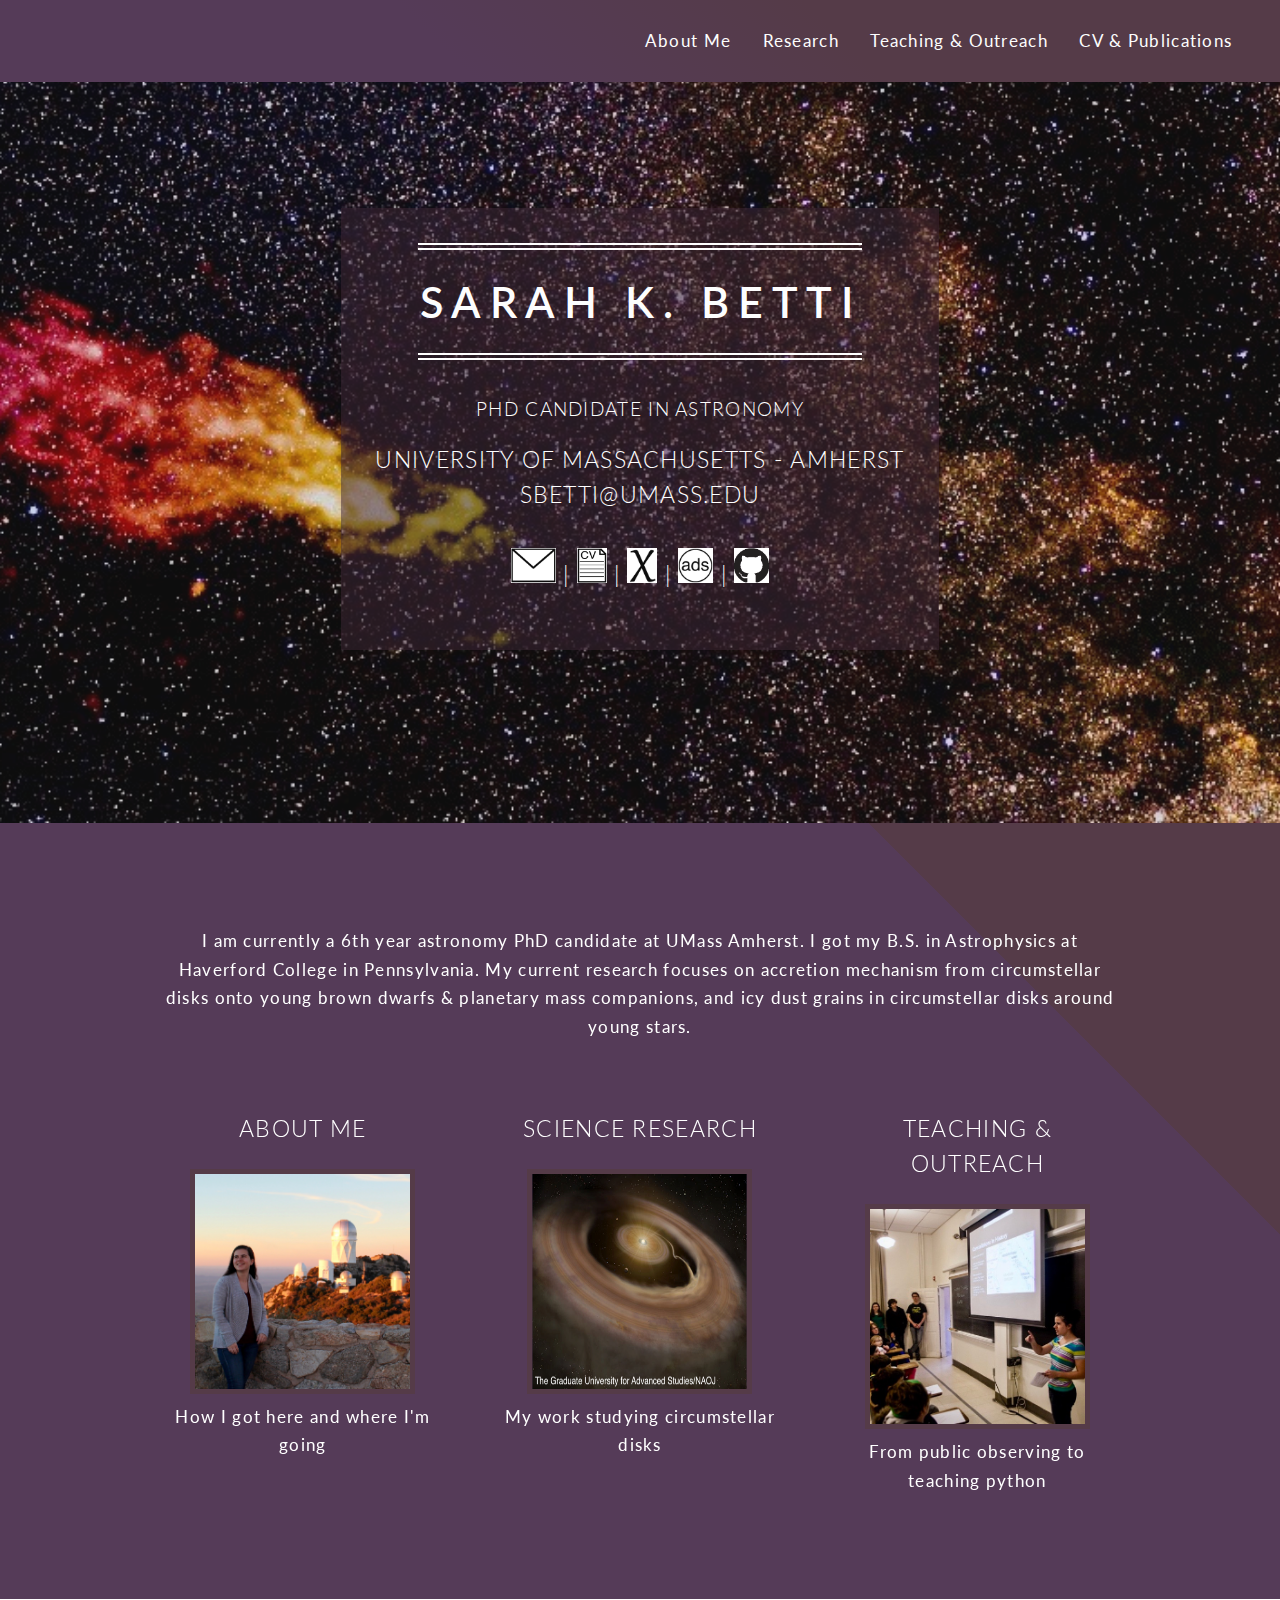
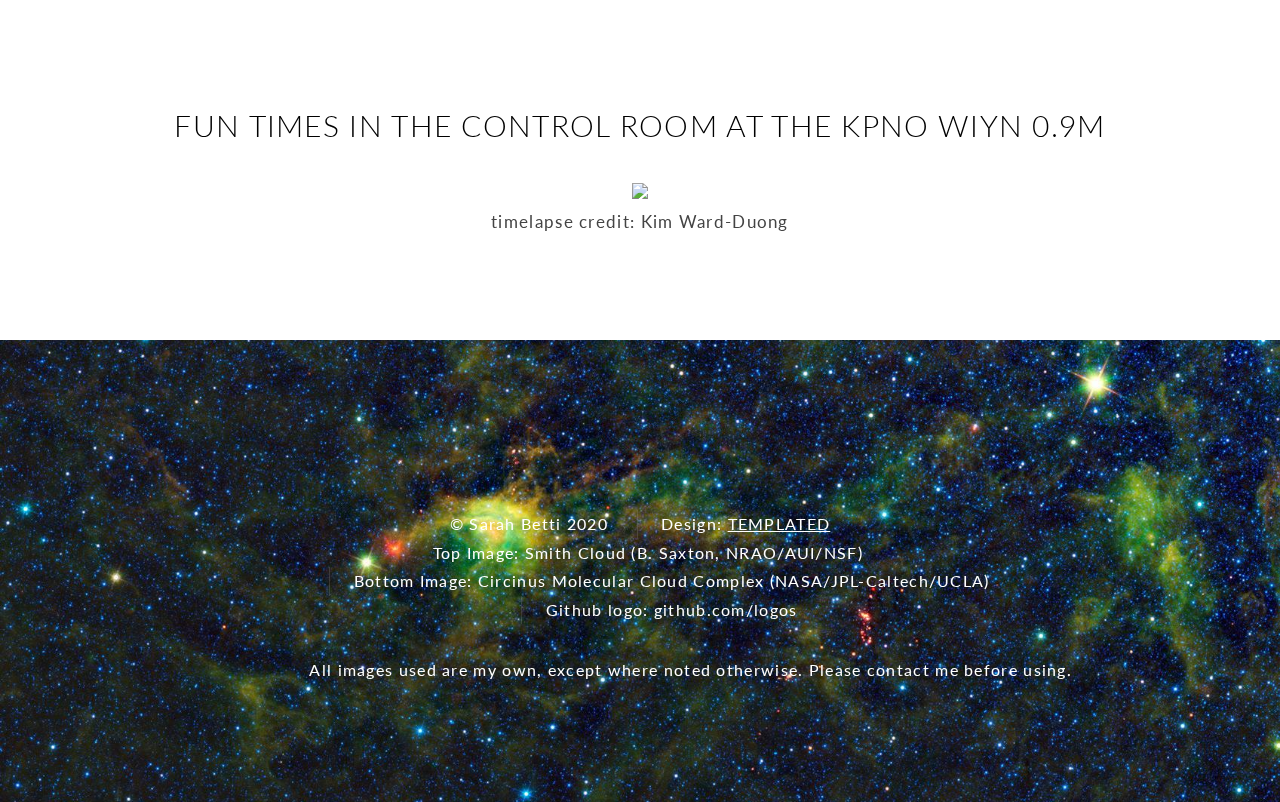
==== commit 1dc281e9: "update" ====
--- a/index.html
+++ b/index.html
@@ -55,10 +55,10 @@
                     sbetti@umass.edu <br/>
                     <br>
                     <a href="mailto:sbetti@umass.edu"><img src="images/email.png", style="width:45px;height:35px;"/></a> | 
-                    <a href="CV.pdf"	download target="_blank"><img src="images/cv.png" alt="CV" , style="width:30px;height:35px;"/></a> |
-                    <a href="https://arxiv.org/search/?query=Betti%2C+Sarah&searchtype=author&abstracts=show&order=-announced_date_first&size=50" target="_blank"><img src="images/X.png" alt="arXiv", style="width:30px;height:35px;" /></a> | 
+                    <a href="Betti_CV.pdf"	target="_blank"><img src="images/cv.png" alt="CV" , style="width:30px;height:35px;"/></a> |
+                    <a href="https://arxiv.org/search/?searchtype=author&query=Betti%2C+S+K" target="_blank"><img src="images/X.png" alt="arXiv", style="width:30px;height:35px;" /></a> | 
                     
-                    <a href="https://ui.adsabs.harvard.edu/search/filter_aff_facet_hier_fq_aff=OR&filter_aff_facet_hier_fq_aff=aff_facet_hier%3A%220%2FUMass%22&filter_aff_facet_hier_fq_aff=aff_facet_hier%3A%220%2FHaverford%20Coll%22&fq=%7B!type%3Daqp%20v%3D%24fq_aff%7D&fq_aff=(aff_facet_hier%3A%220%2FUMass%22%20OR%20aff_facet_hier%3A%220%2FHaverford%20Coll%22)&q=%20author%3A%22Betti%2C%20Sarah%20K%22&sort=date%20desc%2C%20bibcode%20desc" target="_blank"><img src="images/papers_logo.jpeg" style="width:35px;height:35px;"/></a> |
+                    <a href="https://ui.adsabs.harvard.edu/search/filter_database_fq_database=AND&filter_database_fq_database=database%3A%22astronomy%22&fq=%7B!type%3Daqp%20v%3D%24fq_database%7D&fq_database=(database%3A%22astronomy%22)&p_=0&q=%20author%3A%22Betti%2C%20Sarah%20K%22&sort=date%20desc%2C%20bibcode%20desc" target="_blank"><img src="images/papers_logo.jpeg" style="width:35px;height:35px;"/></a> |
                 
                     
                     <a href="https://github.com/sbetti22" target="_blank"><img src="images/GitHub-Mark-120px-plus.png", style="width:35px;height:35px;"/></a>
@@ -75,7 +75,7 @@
 			<section id="one" class="wrapper style1 align-center">
 				<div class="container">
 					<header>
-						<p>I am currently a 4th year astronomy PhD candidate at UMass Amherst.  I got my B.S. in Astrophysics at Haverford College in Pennsylvania.  My current research focuses on accretion mechanism from circumstellar disks onto young brown dwarfs &amp planetary mass companions, and icy dust grains in circumstellar disks around young stars.</p>
+						<p>I am currently a 6th year astronomy PhD candidate at UMass Amherst.  I got my B.S. in Astrophysics at Haverford College in Pennsylvania.  My current research focuses on accretion mechanism from circumstellar disks onto young brown dwarfs &amp planetary mass companions, and icy dust grains in circumstellar disks around young stars.</p>
 					</header>
 					<div class="row 200%">
 						<section class="4u 12u$(small)">
@@ -103,7 +103,7 @@
 		
 						<h2 style='color:black;'>Fun Times in the control room at the KPNO WIYN 0.9m</h2>
 
-                    <img src="images/Observing_WIYN09_sm.gif" >
+                    <img src="images/Observing_WIYN09.gif" >
                     <p>timelapse credit: Kim Ward-Duong
                 </div>
 			</section> 
@@ -127,4 +127,4 @@
 			</footer> 
 
 	</body>
-</html>
+</html>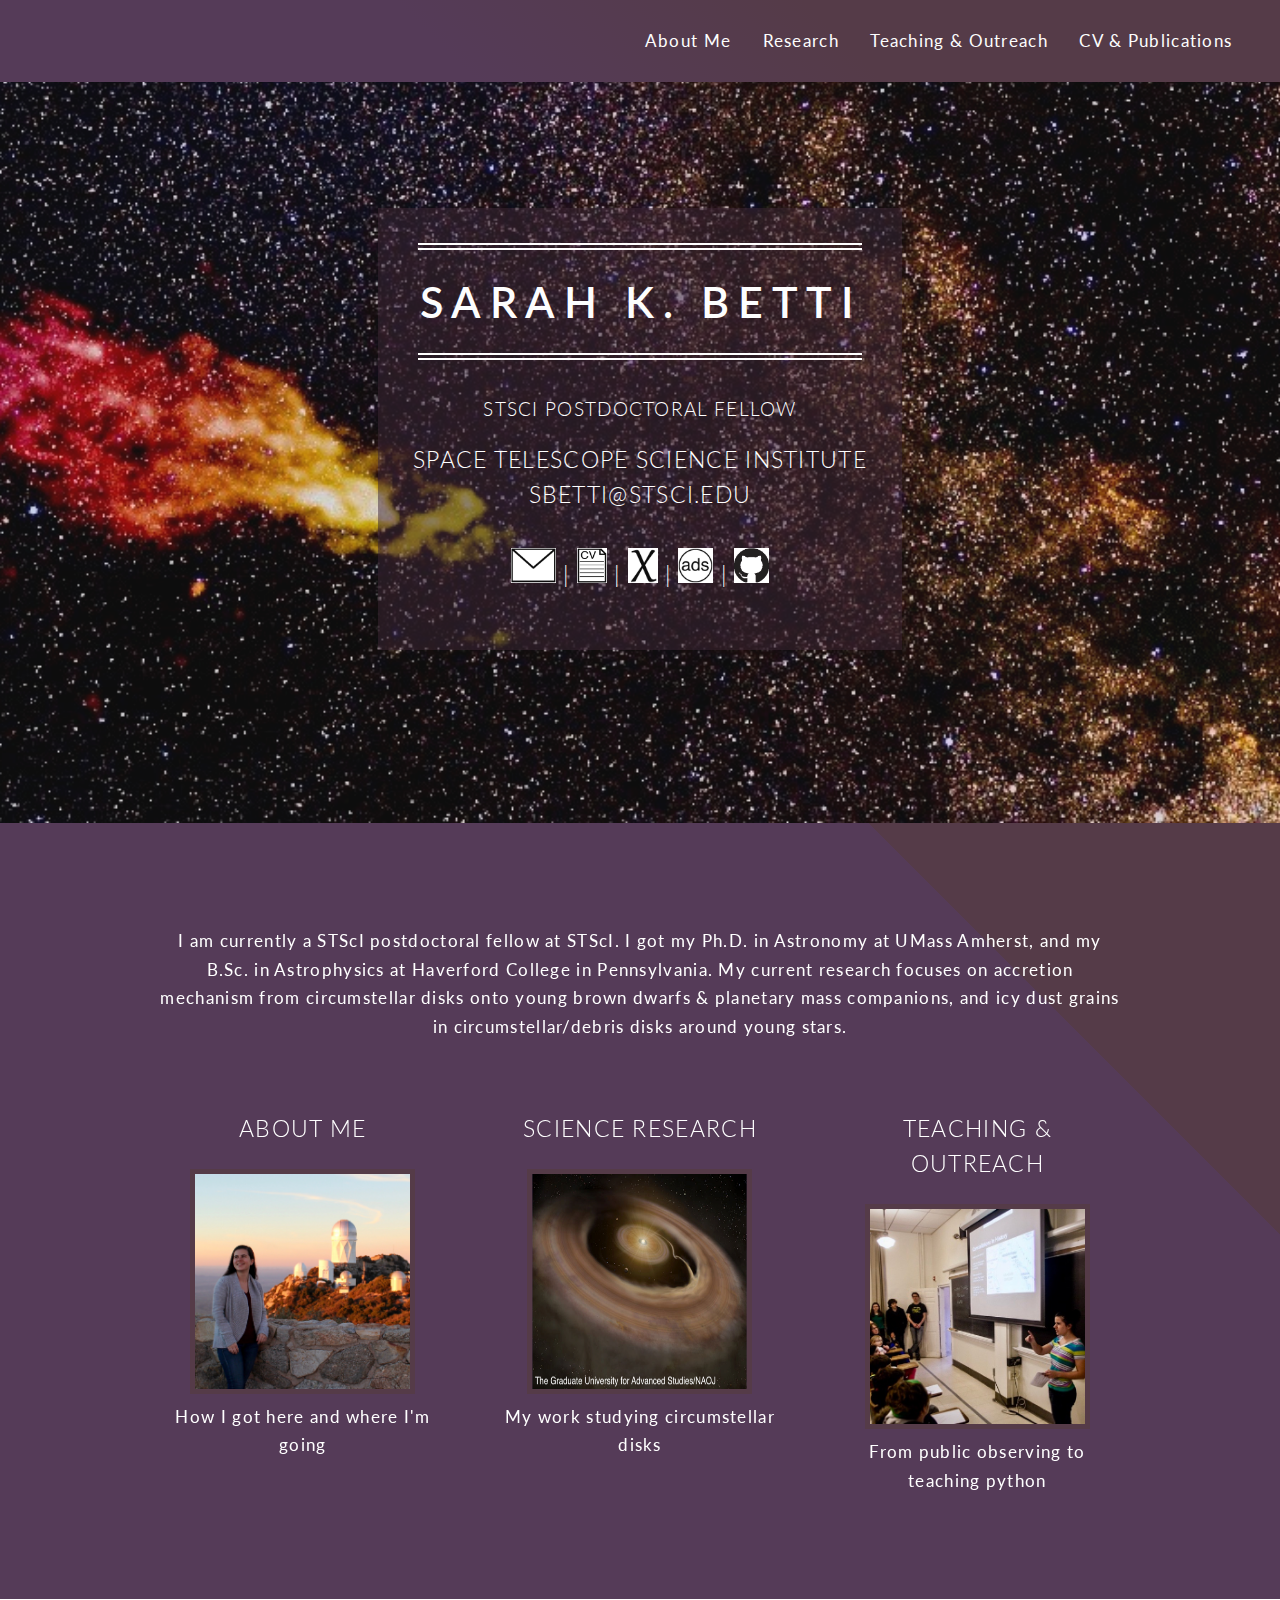
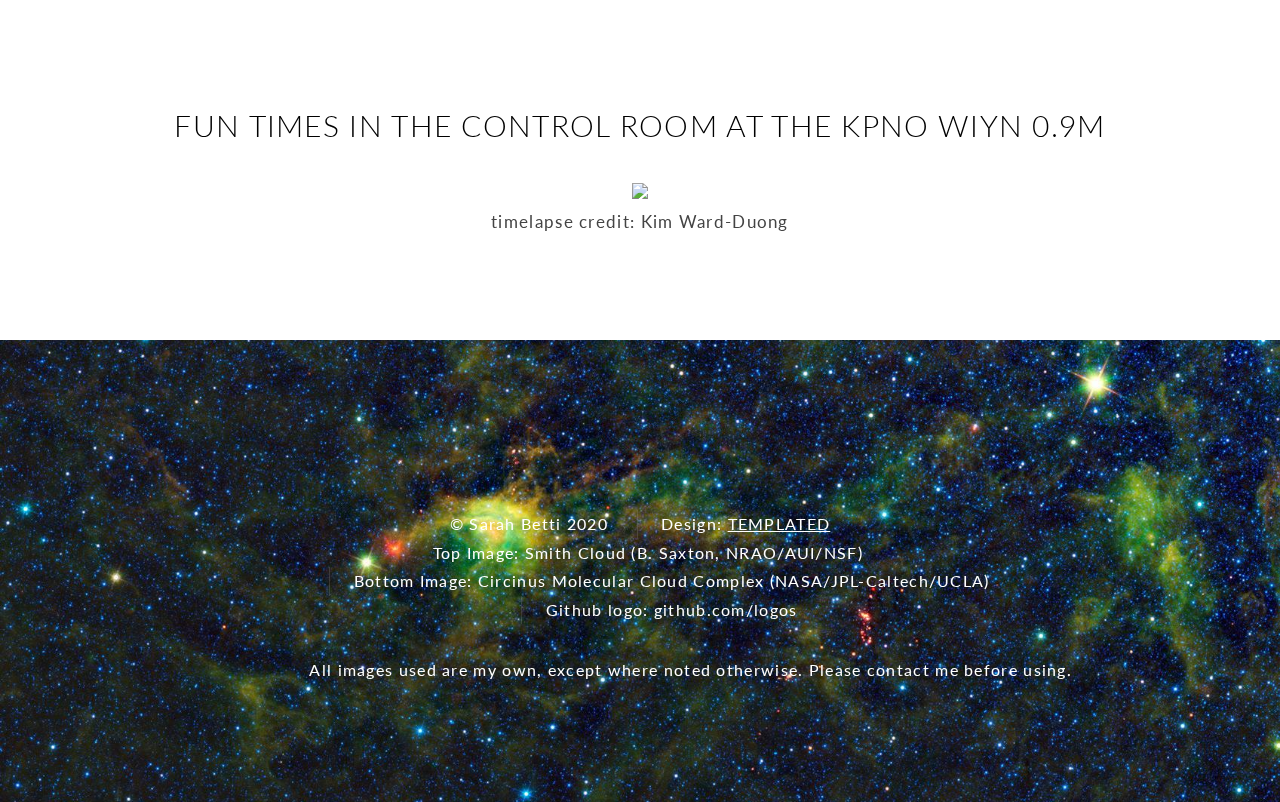
==== commit 13b29c2a: "update with PhD info" ====
--- a/index.html
+++ b/index.html
@@ -47,14 +47,14 @@
 						</header>
                 
                 <h4>
-                    PhD Candidate in Astronomy
+                    STScI Postdoctoral Fellow
                 </h4>
                 <h3>
-                    University of Massachusetts - Amherst        
+                    Space Telescope Science Institute    
                     <br>
-                    sbetti@umass.edu <br/>
+                    sbetti@stsci.edu <br/>
                     <br>
-                    <a href="mailto:sbetti@umass.edu"><img src="images/email.png", style="width:45px;height:35px;"/></a> | 
+                    <a href="mailto:sbetti@stsci.edu"><img src="images/email.png", style="width:45px;height:35px;"/></a> | 
                     <a href="Betti_CV.pdf"	target="_blank"><img src="images/cv.png" alt="CV" , style="width:30px;height:35px;"/></a> |
                     <a href="https://arxiv.org/search/?searchtype=author&query=Betti%2C+S+K" target="_blank"><img src="images/X.png" alt="arXiv", style="width:30px;height:35px;" /></a> | 
                     
@@ -75,7 +75,7 @@
 			<section id="one" class="wrapper style1 align-center">
 				<div class="container">
 					<header>
-						<p>I am currently a 6th year astronomy PhD candidate at UMass Amherst.  I got my B.S. in Astrophysics at Haverford College in Pennsylvania.  My current research focuses on accretion mechanism from circumstellar disks onto young brown dwarfs &amp planetary mass companions, and icy dust grains in circumstellar disks around young stars.</p>
+						<p>I am currently a STScI postdoctoral fellow at STScI.  I got my Ph.D. in Astronomy at UMass Amherst, and my B.Sc. in Astrophysics at Haverford College in Pennsylvania.  My current research focuses on accretion mechanism from circumstellar disks onto young brown dwarfs &amp planetary mass companions, and icy dust grains in circumstellar/debris disks around young stars.</p>
 					</header>
 					<div class="row 200%">
 						<section class="4u 12u$(small)">
